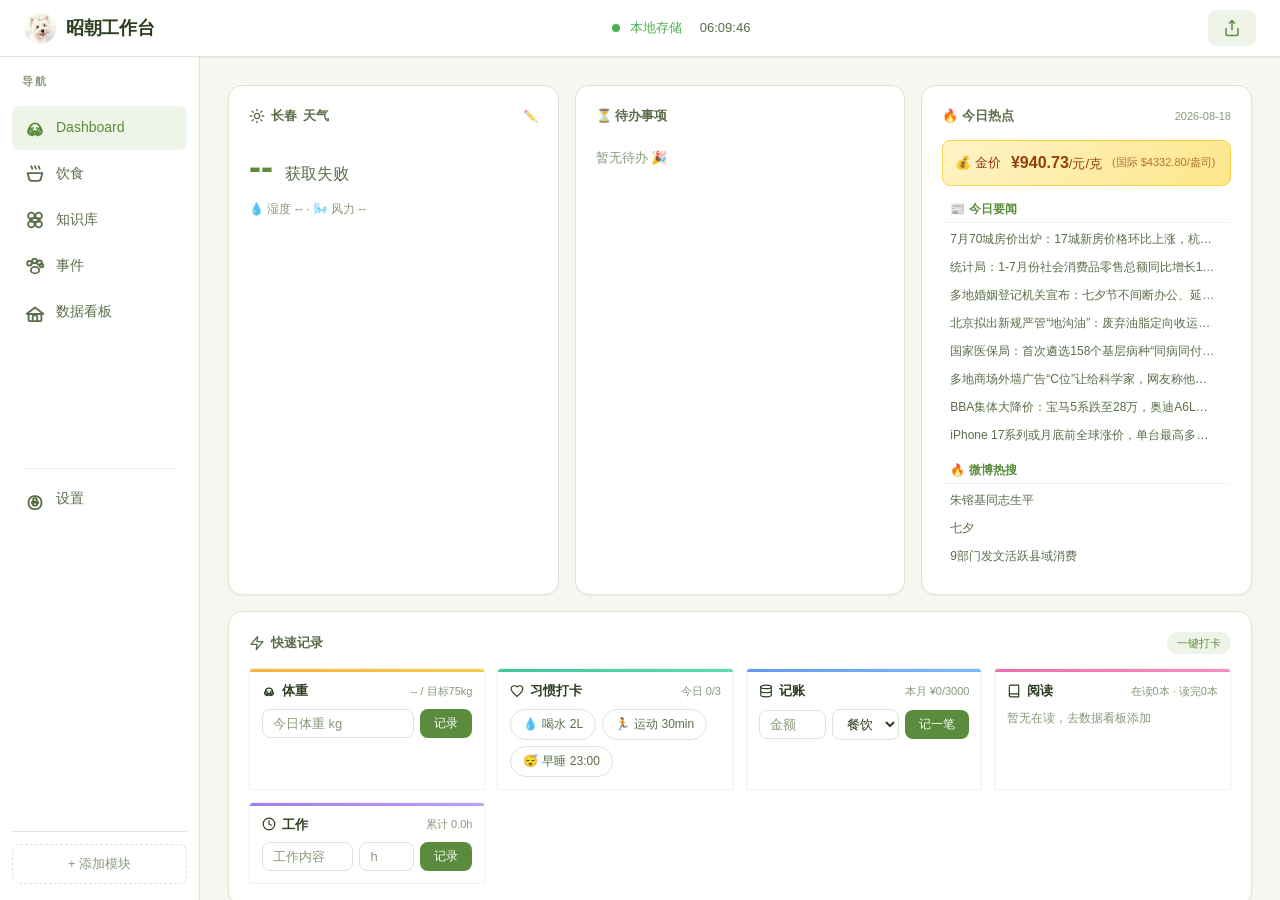
==== index.html @ f2a8782e "bump app.js v15" ====
<!DOCTYPE html>
<html lang="zh-CN">
<head>
<meta charset="UTF-8">
<meta name="viewport" content="width=device-width, initial-scale=1.0, maximum-scale=1.0, user-scalable=no">
<title>昭朝工作台</title>
<link rel="icon" type="image/jpeg" href="favicon.jpg">
<link rel="apple-touch-icon" href="favicon.jpg">
<link rel="manifest" href="manifest.json">
<meta name="theme-color" content="#4f46e5">
<meta name="apple-mobile-web-app-capable" content="yes">
<meta name="apple-mobile-web-app-status-bar-style" content="default">
<meta name="apple-mobile-web-app-title" content="昭朝工作台">
<link rel="stylesheet" href="style.css">
<!-- Chart.js 不再阻塞首屏：进入数据看板时按需加载（见 app.js loadChartJs） -->
</head>
<body>

<div class="app-container">
  <!-- 顶部状态栏 -->
  <header class="top-bar">
    <div class="logo-area">
      <div class="logo-icon">
        <img src="favicon.jpg" alt="昭朝">
      </div>
      <span class="logo-text">昭朝工作台</span>
    </div>
    <div class="status-area">
      <span class="status-dot pulse"></span>
      <span class="status-text" id="statusText">本地存储</span>
      <span class="time-display" id="timeDisplay">--</span>
    </div>
    <button class="share-btn" onclick="shareWorkspace()" title="分享链接">
      <svg width="18" height="18" viewBox="0 0 24 24" fill="none" stroke="currentColor" stroke-width="2"><path d="M4 12v8a2 2 0 002 2h12a2 2 0 002-2v-8"/><polyline points="16 6 12 2 8 6"/><line x1="12" y1="2" x2="12" y2="15"/></svg>
    </button>
  </header>

  <div class="main-layout">
    <!-- 桌面端侧边栏 -->
    <nav class="sidebar" id="sidebar">
      <div class="nav-header">导航</div>
      <div class="nav-items" id="navItems"></div>
      <div class="nav-divider"></div>
      <div class="nav-items" id="navBottomItems"></div>
      <div class="nav-footer">
        <button class="nav-add-btn" onclick="addModule()">+ 添加模块</button>
      </div>
    </nav>

    <!-- 主内容区 -->
    <main class="content" id="mainContent">
      <!-- Dashboard 页面 -->
      <section class="page active" id="page-dashboard">
        <div class="dashboard-grid" id="dashboardGrid">
          <!-- 动态渲染 -->
        </div>
      </section>

      <!-- 饮食记录页面 -->
      <section class="page" id="page-meals">
        <div class="page-header">
          <h2>🍽️ 饮食记录</h2>
          <span class="page-subtitle">来自饭搭子 · 吃了什么 · 吃得怎么样</span>
          <button class="btn-secondary" onclick="loadMeals(true)" style="margin-left:auto">🔄 刷新</button>
        </div>
        <div id="mealsContent"><p style="color:var(--text-muted)">加载中…</p></div>
      </section>

      <!-- 知识库页面 -->
      <section class="page" id="page-knowledge">
        <div class="page-header">
          <h2>📚 知识库</h2>
          <span class="page-subtitle">浏览器本地存储 · 数据私有</span>
          <button class="btn-primary" onclick="toggleKnowledgeForm()" style="margin-left:auto">+ 新建文档</button>
        </div>
        <div class="stats-row" id="knowledgeStats"></div>
        <div class="event-form" id="knowledgeForm" style="display:none">
          <input type="text" id="knowledgeTitle" placeholder="文档标题（如：配电线路故障排查指南）">
          <textarea id="knowledgeContent" placeholder="文档内容（Markdown 格式）" rows="6"></textarea>
          <div style="display:flex;gap:8px;margin-top:4px">
            <button class="btn-primary" onclick="saveKnowledge()">保存到知识库</button>
            <button class="btn-secondary" onclick="toggleKnowledgeForm()">取消</button>
          </div>
        </div>
        <div class="search-box">
          <input type="text" id="knowledgeSearch" placeholder="搜索知识库..." oninput="searchKnowledge()">
        </div>
        <div class="knowledge-list" id="knowledgeList"></div>
      </section>

      <!-- 事件记录页面 -->
      <section class="page" id="page-events">
        <div class="page-header">
          <h2>📅 事件记录</h2>
          <span class="page-subtitle">待办 · 笔记 · 日程</span>
          <button class="btn-primary" onclick="addEvent()">+ 新建事件</button>
        </div>
        <div class="event-form" id="eventForm" style="display:none;">
          <input type="text" id="eventTitle" placeholder="事件标题...（日程可含日期如"明天下午开会"）">
          <textarea id="eventContent" placeholder="事件内容..." rows="3"></textarea>
          <select id="eventType">
            <option value="todo">待办</option>
            <option value="note">笔记</option>
            <option value="schedule">日程</option>
          </select>
          <button class="btn-primary" onclick="saveEvent()">保存</button>
          <button class="btn-secondary" onclick="toggleEventForm()">取消</button>
        </div>
        <!-- 日历视图 -->
        <div class="calendar-view" id="calendarView">
          <div class="cal-nav">
            <button class="cal-nav-btn" onclick="calPrevMonth()">◀</button>
            <span class="cal-month-title" id="calMonthTitle"></span>
            <button class="cal-nav-btn" onclick="calNextMonth()">▶</button>
            <button class="cal-today-btn" onclick="calGoToday()">今天</button>
          </div>
          <div class="cal-weekdays">
            <div class="cal-weekday weekend">日</div><div class="cal-weekday">一</div><div class="cal-weekday">二</div><div class="cal-weekday">三</div><div class="cal-weekday">四</div><div class="cal-weekday">五</div><div class="cal-weekday weekend">六</div>
          </div>
          <div class="cal-grid" id="calGrid"></div>
          <div class="cal-legend" id="calLegend">
            <div class="cal-legend-title">📋 本月日程</div>
            <div class="cal-legend-list" id="calLegendList"></div>
          </div>
        </div>
        <div class="event-list" id="eventList"></div>
      </section>

      <!-- 数据看板页面 -->
      <section class="page" id="page-dashboard-data">
        <div class="page-header">
          <h2>📊 数据看板</h2>
          <span class="page-subtitle">体重 · 习惯 · 记账 · 阅读 · 工作</span>
        </div>
        <div class="data-tabs" id="dataTabs">
          <button class="data-tab active" onclick="switchDataTab('weight')">⚖️ 体重追踪</button>
          <button class="data-tab" onclick="switchDataTab('habits')">✅ 习惯打卡</button>
          <button class="data-tab" onclick="switchDataTab('ledger')">💰 记账本</button>
          <button class="data-tab" onclick="switchDataTab('reading')">📚 阅读记录</button>
          <button class="data-tab" onclick="switchDataTab('worklog')">📋 工作记录</button>
        </div>
        <div class="data-tab-content" id="dataTabContent"></div>
      </section>

      <!-- 设置页面 -->
      <section class="page" id="page-settings">
        <div class="page-header">
          <h2>⚙️ 设置</h2>
          <span class="page-subtitle">主题 · 备份 · 关于</span>
        </div>

        <!-- 主题切换 -->
        <div class="settings-section">
          <h3>🎨 主题风格</h3>
          <div class="theme-grid" id="themeGrid"></div>
        </div>

        <!-- 云同步（Supabase，可选） -->
        <div class="settings-section">
          <h3>☁️ 云同步（Supabase）</h3>
          <p style="font-size:13px;color:var(--text-muted);margin-bottom:14px">
            可选：登录后多设备数据自动同步。本地数据始终保留，未登录/未配置时一切照旧。
          </p>
          <div id="syncSection"><p style="font-size:12px;color:var(--text-muted)">加载中…</p></div>
        </div>

        <!-- 备份恢复 -->
        <div class="settings-section">
          <h3>💾 数据备份</h3>
          <p style="font-size:13px;color:var(--text-muted);margin-bottom:14px">
            导出所有数据为 JSON 文件。恢复时会将数据导入当前浏览器存储。
          </p>
          <div class="backup-actions">
            <button class="btn-primary" onclick="exportData()">📥 导出数据备份</button>
            <button class="btn-secondary" onclick="document.getElementById('importFile').click()">📤 导入数据恢复</button>
            <button class="btn-secondary" onclick="shareDiaryData()">📝 分享今日日记数据</button>
            <input type="file" id="importFile" accept=".json" style="display:none" onchange="importData(event)">
          </div>
          <p style="font-size:12px;color:var(--text-muted);margin-top:10px">
            ⚠️ 导入会覆盖现有数据，建议先导出备份。「日记数据」是给 Echo Diary 用的当日摘要 JSON（也可直接访问 <a href="?diary=1" target="_blank">?diary=1</a> 获取）。
          </p>
        </div>

        <!-- 关于 -->
        <div class="settings-section">
          <h3>ℹ️ 关于昭朝工作台</h3>
          <div class="about-info">
            <div><strong>版本：</strong>v2.5 饮食记录版</div>
            <div><strong>形态：</strong>西高地白梗小狗 🐶</div>
            <div><strong>技术栈：</strong>HTML/CSS/JS + Chart.js + localStorage + Supabase（可选）</div>
            <div><strong>数据存储：</strong>浏览器 localStorage 优先，可选云同步（登录隔离）</div>
            <div><strong>追踪数据：</strong>体重 · 习惯 · 记账 · 阅读 · 工作 · 饮食（饭搭子）</div>
            <div><strong>信息聚合：</strong>天气 · 热搜 · 快捷入口</div>
            <div><strong>Echo Diary：</strong>?diary=1 导出当日日记数据（供快捷指令/LLM 使用）</div>
            <div><strong>主题：</strong>8 套风格包（灵感源自不一书个人工作台生成器）</div>
            <div><strong>部署：</strong>可托管在任何静态服务（CloudStudio / GitHub Pages / Vercel）</div>
          </div>
        </div>
      </section>
    </main>
  </div>

  <!-- 移动端底部导航 -->
  <nav class="mobile-nav" id="mobileNav"></nav>
</div>

<!-- 知识库文档查看弹窗 -->
<div class="modal-overlay" id="knowledgeModal" style="display:none;" onclick="if(event.target===this)closeKnowledgeModal()">
  <div class="modal-content">
    <div class="modal-header">
      <span class="modal-title" id="kmTitle">文档查看</span>
      <button class="modal-close" onclick="closeKnowledgeModal()">✕</button>
    </div>
    <div class="modal-body">
      <pre class="knowledge-viewer" id="kmContent"></pre>
    </div>
    <div class="modal-footer">
      <button class="btn-primary" id="kmDeleteBtn" style="background:var(--accent-amber)">🗑️ 删除此文档</button>
      <button class="btn-secondary" onclick="closeKnowledgeModal()">关闭</button>
    </div>
  </div>
</div>

<!-- 成就弹窗 -->
<div class="achievement-toast" id="achievementToast" style="display:none;">
  <div class="achievement-content">
    <span class="achievement-icon" id="achievementIcon">⭐</span>
    <div>
      <div class="achievement-name" id="achievementName"></div>
      <div class="achievement-desc" id="achievementDesc"></div>
    </div>
  </div>
</div>

<script>
(function(){
  var params = new URLSearchParams(location.search);
  var s = document.createElement('script');
  if (params.get('diary')) {
    // 日记导出模式：只加载轻量 diary.js，输出当日数据 JSON
    s.src = 'diary.js?v=1';
  } else {
    s.src = 'app.js?v=15';
  }
  document.body.appendChild(s);
  if (!params.get('diary')) {
    // 云同步模块（可选，未配置时不加载任何外部资源）
    var sm = document.createElement('script');
    sm.type = 'module';
    sm.src = 'sync.js?v=9';
    document.body.appendChild(sm);
    // 日记分享按钮函数（普通模式常驻）
    var sd = document.createElement('script');
    sd.src = 'diary.js?v=1';
    document.body.appendChild(sd);
  }
})();
</script>
<script>
(function(){
  if (new URLSearchParams(location.search).get('diary')) return; // 导出模式不需要图标替换
  var c=setInterval(function(){if(typeof petIcon==='function'){clearInterval(c);
document.querySelectorAll('h2').forEach(function(h){var t=h.innerHTML;t=t.replace('📚',petIcon('knowledge',20));t=t.replace('🍽️',petIcon('meals',20));t=t.replace('📅',petIcon('events',20));t=t.replace('📊',petIcon('dashboard-data',20));t=t.replace('⚙️',petIcon('settings',20));h.innerHTML=t;});
document.querySelectorAll('.data-tab').forEach(function(b){var h=b.innerHTML;h=h.replace('⚖️',petIcon('dashboard',14));h=h.replace('✅',petIcon('heart',14));h=h.replace('💰',petIcon('coin',14));h=h.replace('📚',petIcon('book',14));h=h.replace('📋',petIcon('clock',14));b.innerHTML=h;});
var lg=document.querySelector('.cal-legend-title');if(lg)lg.innerHTML=lg.innerHTML.replace('📋',petIcon('events',14));
var ac=document.getElementById('achievementIcon');if(ac)ac.innerHTML=petIcon('trophy',28);
}},50);})();
</script>
</body>
</html>
---- style.css ----
/* ===== 昭朝工作台 — 8 套主题系统 ===== */
/* 参考不一书个人工作台生成器风格体系 */

/* 默认：森系 */
:root, [data-theme="forest"] {
  --bg-body: #f5f7f0;
  --bg-surface: #ffffff;
  --bg-card: #ffffff;
  --bg-hover: #f0f5ea;
  --text-primary: #2c3e1f;
  --text-secondary: #5a6e4a;
  --text-muted: #88997a;
  --accent: #5b8c3e;
  --accent-light: #6fab4a;
  --accent-soft: #eef5e8;
  --accent-cyan: #3d8c6e;
  --accent-green: #4caf50;
  --accent-amber: #b8952e;
  --accent-pink: #c95a6e;
  --accent-blue: #4a7fb5;
  --border: #dde5d5;
  --border-light: #f0f5ea;
  --shadow-sm: 0 1px 2px rgba(60,80,20,0.05);
  --shadow: 0 1px 3px rgba(60,80,20,0.06), 0 1px 2px rgba(60,80,20,0.04);
  --shadow-md: 0 4px 6px -1px rgba(60,80,20,0.06), 0 2px 4px -2px rgba(60,80,20,0.04);
  --shadow-lg: 0 10px 15px -3px rgba(60,80,20,0.06), 0 4px 6px -4px rgba(60,80,20,0.04);
  --radius: 10px; --radius-sm: 8px; --radius-lg: 14px;
  --transition: 0.2s ease;
}

/* 极简 */
[data-theme="minimal"] {
  --bg-body: #ffffff;
  --bg-surface: #ffffff;
  --bg-card: #ffffff;
  --bg-hover: #f8f8f8;
  --text-primary: #111111;
  --text-secondary: #555555;
  --text-muted: #999999;
  --accent: #222222;
  --accent-light: #444444;
  --accent-soft: #f0f0f0;
  --accent-cyan: #666666;
  --accent-green: #2e7d32;
  --accent-amber: #e65100;
  --accent-pink: #880e4f;
  --accent-blue: #1565c0;
  --border: #e0e0e0;
  --border-light: #f5f5f5;
  --shadow-sm: 0 1px 2px rgba(0,0,0,0.03);
  --shadow: 0 1px 2px rgba(0,0,0,0.04);
  --shadow-md: 0 2px 4px rgba(0,0,0,0.04);
  --shadow-lg: 0 4px 8px rgba(0,0,0,0.05);
}

/* 国风 */
[data-theme="chinese"] {
  --bg-body: #fdf8f0;
  --bg-surface: #fefefe;
  --bg-card: #fefefe;
  --bg-hover: #faf3e6;
  --text-primary: #3d2b1a;
  --text-secondary: #7a5c3e;
  --text-muted: #b0997a;
  --accent: #c44536;
  --accent-light: #d46052;
  --accent-soft: #fef0ec;
  --accent-cyan: #5b7a6e;
  --accent-green: #5a8a4a;
  --accent-amber: #c4932a;
  --accent-pink: #c45a6e;
  --accent-blue: #4a6fa5;
  --border: #e8dcc8;
  --border-light: #f5ead8;
  --shadow-sm: 0 1px 2px rgba(80,40,10,0.04);
  --shadow: 0 2px 4px rgba(80,40,10,0.05);
  --shadow-md: 0 4px 8px rgba(80,40,10,0.06);
  --shadow-lg: 0 8px 16px rgba(80,40,10,0.06);
  --radius: 4px; --radius-sm: 3px; --radius-lg: 6px;
  --transition: 0.25s ease;
}

/* 二次元 */
[data-theme="anime"] {
  --bg-body: #fef5f8;
  --bg-surface: #ffffff;
  --bg-card: #ffffff;
  --bg-hover: #fff0f5;
  --text-primary: #4a1a2e;
  --text-secondary: #8a4a6a;
  --text-muted: #c09ab0;
  --accent: #e8517a;
  --accent-light: #f06a90;
  --accent-soft: #fff0f5;
  --accent-cyan: #5bc0c8;
  --accent-green: #8cc85a;
  --accent-amber: #f0a050;
  --accent-pink: #f060a0;
  --accent-blue: #6a9ae0;
  --border: #f5d8e4;
  --border-light: #fef0f5;
  --shadow-sm: 0 2px 4px rgba(232,81,122,0.08);
  --shadow: 0 3px 6px rgba(232,81,122,0.1);
  --shadow-md: 0 6px 12px rgba(232,81,122,0.12);
  --shadow-lg: 0 10px 20px rgba(232,81,122,0.12);
  --radius: 16px; --radius-sm: 12px; --radius-lg: 20px;
  --transition: 0.2s ease;
}

/* 科技暗色 */
[data-theme="tech"] {
  --bg-body: #0f172a;
  --bg-surface: #1e293b;
  --bg-card: #1e293b;
  --bg-hover: #263348;
  --text-primary: #e2e8f0;
  --text-secondary: #94a3b8;
  --text-muted: #64748b;
  --accent: #38bdf8;
  --accent-light: #7dd3fc;
  --accent-soft: #0f2744;
  --accent-cyan: #22d3ee;
  --accent-green: #4ade80;
  --accent-amber: #fbbf24;
  --accent-pink: #f472b6;
  --accent-blue: #60a5fa;
  --border: #334155;
  --border-light: #1e293b;
  --shadow-sm: 0 1px 2px rgba(0,0,0,0.3);
  --shadow: 0 2px 4px rgba(0,0,0,0.4);
  --shadow-md: 0 4px 8px rgba(0,0,0,0.4);
  --shadow-lg: 0 8px 16px rgba(0,0,0,0.5);
  --radius: 8px; --radius-sm: 6px; --radius-lg: 12px;
  --transition: 0.15s ease;
}

/* 清爽蓝 */
[data-theme="blue"] {
  --bg-body: #f0f5fa;
  --bg-surface: #ffffff;
  --bg-card: #ffffff;
  --bg-hover: #eef4fc;
  --text-primary: #1a2a3e;
  --text-secondary: #4a6080;
  --text-muted: #8aa0be;
  --accent: #2563eb;
  --accent-light: #3b82f6;
  --accent-soft: #eff6ff;
  --accent-cyan: #0891b2;
  --accent-green: #16a34a;
  --accent-amber: #d97706;
  --accent-pink: #db2777;
  --accent-blue: #2563eb;
  --border: #d8e4f2;
  --border-light: #eef4fc;
  --shadow-sm: 0 1px 2px rgba(30,64,128,0.05);
  --shadow: 0 1px 3px rgba(30,64,128,0.06);
  --shadow-md: 0 4px 6px -1px rgba(30,64,128,0.06);
  --shadow-lg: 0 10px 15px -3px rgba(30,64,128,0.06);
}

/* 暖棕日系 */
[data-theme="warm"] {
  --bg-body: #faf6f0;
  --bg-surface: #fffdf8;
  --bg-card: #fffdf8;
  --bg-hover: #f8f0e4;
  --text-primary: #4a3828;
  --text-secondary: #7a6450;
  --text-muted: #b0987a;
  --accent: #a0724a;
  --accent-light: #b88a60;
  --accent-soft: #f8f0e8;
  --accent-cyan: #5a8a7a;
  --accent-green: #6a9a50;
  --accent-amber: #c88830;
  --accent-pink: #b86a78;
  --accent-blue: #5a80b0;
  --border: #e8dcc8;
  --border-light: #f5ead8;
  --shadow-sm: 0 1px 2px rgba(80,50,20,0.04);
  --shadow: 0 2px 4px rgba(80,50,20,0.05);
  --shadow-md: 0 4px 6px rgba(80,50,20,0.05);
  --shadow-lg: 0 8px 12px rgba(80,50,20,0.06);
  --radius: 10px; --radius-sm: 8px; --radius-lg: 14px;
  --transition: 0.25s ease;
}

/* 夜安 */
[data-theme="night"] {
  --bg-body: #1a1614;
  --bg-surface: #241e1a;
  --bg-card: #241e1a;
  --bg-hover: #2e2620;
  --text-primary: #e8dcc8;
  --text-secondary: #a89880;
  --text-muted: #6a5a48;
  --accent: #d4a058;
  --accent-light: #e0b878;
  --accent-soft: #2a2018;
  --accent-cyan: #58b8a0;
  --accent-green: #78b868;
  --accent-amber: #d4a858;
  --accent-pink: #c87888;
  --accent-blue: #6898c8;
  --border: #382e24;
  --border-light: #241e1a;
  --shadow-sm: 0 1px 2px rgba(0,0,0,0.4);
  --shadow: 0 2px 4px rgba(0,0,0,0.5);
  --shadow-md: 0 4px 8px rgba(0,0,0,0.5);
  --shadow-lg: 0 8px 16px rgba(0,0,0,0.6);
  --radius: 10px; --radius-sm: 8px; --radius-lg: 14px;
  --transition: 0.25s ease;
}

* { margin:0; padding:0; box-sizing:border-box; }

body {
  font-family: -apple-system, BlinkMacSystemFont, 'Segoe UI', 'PingFang SC', 'Microsoft YaHei', 'Noto Sans SC', sans-serif;
  background: var(--bg-body);
  color: var(--text-primary);
  overflow-x: hidden;
  min-height: 100vh;
  -webkit-font-smoothing: antialiased;
  line-height: 1.5;
}

/* ===== 国风字体 ===== */
[data-theme="chinese"] body {
  font-family: 'Noto Serif SC', 'STSong', 'Songti SC', 'Georgia', 'PingFang SC', serif;
}

/* ===== 布局 ===== */
.app-container {
  display:flex; flex-direction:column; height:100vh; overflow:hidden;
}

/* 顶部状态栏 */
.top-bar {
  display:flex; align-items:center; justify-content:space-between;
  padding:10px 24px; flex-shrink:0;
  background: var(--bg-surface);
  border-bottom:1px solid var(--border);
  z-index:100;
  box-shadow: var(--shadow-sm);
}
.logo-area { display:flex; align-items:center; gap:10px; }
.logo-icon {
  width: 32px; height: 32px;
  border-radius: 50%;
  overflow: hidden;
  flex-shrink: 0;
}
.logo-icon img, .logo-icon svg {
  width: 100%; height: 100%; object-fit: cover;
}
.logo-text {
  font-size:18px; font-weight:700; color:var(--text-primary);
  letter-spacing:-0.02em;
}
.status-area { display:flex; align-items:center; gap:10px; }
.status-dot { width:8px; height:8px; border-radius:50%; background:var(--accent-green); }
.status-dot.pulse { animation:pulse 2s ease-in-out infinite; }
@keyframes pulse {
  0%,100% { box-shadow:0 0 0 0 rgba(22,163,74,0.4); }
  50% { box-shadow:0 0 0 6px rgba(22,163,74,0); }
}
.status-text { font-size:13px; color:var(--accent-green); font-weight:500; }
.time-display { font-size:13px; color:var(--text-secondary); margin-left:8px; }
.share-btn {
  background:var(--accent-soft); border:1px solid transparent; color:var(--accent);
  padding:8px 14px; border-radius:var(--radius-sm); cursor:pointer; transition:var(--transition);
  display:flex; align-items:center; gap:6px; font-size:13px; font-weight:500;
}
.share-btn:hover { background:var(--accent); color:white; }

/* ===== 主布局 ===== */
.main-layout { display:flex; flex:1; overflow:hidden; }

/* 侧边栏 */
.sidebar {
  width:200px; flex-shrink:0; overflow-y:auto;
  background:var(--bg-surface);
  border-right:1px solid var(--border);
  padding:16px 12px;
  display:flex; flex-direction:column;
}
.nav-header {
  font-size:11px; color:var(--text-muted); font-weight:600;
  text-transform:uppercase; letter-spacing:1.5px; padding:0 10px 16px;
}
.nav-items { flex:1; display:flex; flex-direction:column; gap:2px; }
.nav-item {
  display:flex; align-items:center; gap:10px;
  padding:10px 12px; border-radius:var(--radius-sm);
  color:var(--text-secondary); font-size:14px;
  cursor:pointer; transition:var(--transition);
  font-weight:500;
}
.nav-item:hover { background:var(--bg-hover); color:var(--text-primary); }
.nav-item.active {
  background:var(--accent-soft); color:var(--accent);
}
.nav-item .nav-icon { font-size:16px; width:22px; text-align:center; line-height:1; display:inline-flex; align-items:center; justify-content:center; }
.nav-item .nav-icon svg { display:block; }
.nav-divider {
  margin: 8px 10px; border-top: 1px solid var(--border-light);
}
.nav-footer { margin-top:auto; padding-top:12px; border-top:1px solid var(--border); }
.nav-add-btn {
  width:100%; padding:10px; border-radius:var(--radius-sm);
  background:transparent; border:1px dashed var(--border);
  color:var(--text-muted); font-size:13px; cursor:pointer; transition:var(--transition);
  font-weight:500;
}
.nav-add-btn:hover { border-color:var(--accent); color:var(--accent); }

/* ===== 内容区 ===== */
.content { flex:1; overflow-y:auto; padding:28px; }
.page { display:none; }
.page.active { display:block; animation:pageIn 0.3s ease; }
@keyframes pageIn {
  from { opacity:0; transform:translateY(8px); }
  to { opacity:1; transform:translateY(0); }
}

/* ===== 页面头部 ===== */
.page-header {
  display:flex; align-items:center; gap:16px; margin-bottom:24px; flex-wrap:wrap;
}
.page-header h2 {
  font-size:22px; font-weight:700; color:var(--text-primary);
  letter-spacing:-0.02em;
}
.page-subtitle { font-size:13px; color:var(--text-muted); padding-top:2px; }

/* ===== 按钮 ===== */
.btn-primary {
  background:var(--accent); color:white; border:none;
  padding:10px 20px; border-radius:var(--radius-sm);
  font-size:14px; font-weight:600; cursor:pointer; transition:var(--transition);
}
.btn-primary:hover { background:var(--accent-light); box-shadow:var(--shadow-md); }
.btn-secondary {
  background:var(--bg-surface); color:var(--text-secondary);
  border:1px solid var(--border); padding:10px 20px;
  border-radius:var(--radius-sm); font-size:14px; cursor:pointer; transition:var(--transition);
  font-weight:500;
}
.btn-secondary:hover { border-color:var(--accent); color:var(--accent); }
.btn-danger {
  background:#fef2f2; color:#dc2626; border:1px solid #fecaca;
  padding:10px 20px; border-radius:var(--radius-sm);
  font-size:14px; font-weight:600; cursor:pointer; transition:var(--transition);
}
.btn-danger:hover { background:#fee2e2; border-color:#dc2626; }

/* ===== Dashboard 网格 ===== */
.dashboard-grid {
  display:grid;
  grid-template-columns:repeat(auto-fit, minmax(260px, 1fr));
  gap:16px;
}

/* ===== 卡片 ===== */
.card {
  background:var(--bg-card); border:1px solid var(--border);
  border-radius:var(--radius-lg); padding:20px; transition:var(--transition);
  box-shadow: var(--shadow-sm);
}
.card:hover { box-shadow:var(--shadow-md); border-color:var(--accent-cyan); }
.card-header { display:flex; align-items:center; justify-content:space-between; margin-bottom:14px; }
.card-title { font-size:13px; color:var(--text-secondary); font-weight:600; display:flex; align-items:center; gap:6px; }
.card-title svg { flex-shrink:0; }
.card-badge {
  font-size:11px; padding:3px 10px; border-radius:20px;
  background:var(--accent-soft); color:var(--accent); font-weight:500;
}

/* 大数字卡片 */
.card-big-number {
  font-size:44px; font-weight:800; line-height:1.1;
  color:var(--accent); margin-bottom:6px;
  animation:numberIn 0.5s ease;
}
@keyframes numberIn {
  from { transform:scale(0.6); opacity:0; }
  to { transform:scale(1); opacity:1; }
}
.card-number-label { font-size:13px; color:var(--text-muted); }

/* 卡片行样式 */
.card-row { display:flex; flex-direction:column; gap:6px; }
.card-item {
  display:flex; align-items:center; gap:10px; padding:8px 0;
  border-bottom:1px solid var(--border-light); font-size:13px; color:var(--text-secondary);
}
.card-item:last-child { border-bottom:none; }
.card-item .dot {
  width:7px; height:7px; border-radius:50%; flex-shrink:0;
}
.dot-green { background:var(--accent-green); }
.dot-amber { background:var(--accent-amber); }
.dot-pink { background:var(--accent-pink); }
.dot-blue { background:var(--accent); }

/* 待办项左边框（随主题变色） */
.card-item.todo-item {
  border-left: 3px solid var(--accent-amber);
  padding-left: 10px;
  margin-bottom: 2px;
  border-radius: 0 6px 6px 0;
  transition: border-color 0.3s;
}
.card-item.todo-schedule {
  border-left: 3px solid var(--primary);
  padding-left: 10px;
  margin-bottom: 2px;
  border-radius: 0 6px 6px 0;
  transition: border-color 0.3s;
}
.todo-type-badge {
  font-size: 10px;
  background: var(--primary-light);
  color: var(--primary);
  padding: 1px 6px;
  border-radius: 4px;
  margin-right: 4px;
  font-weight: 600;
}

/* ===== 设置页 ===== */
.settings-section {
  background:var(--bg-card); border:1px solid var(--border);
  border-radius:var(--radius-lg); padding:24px; margin-bottom:20px;
  box-shadow: var(--shadow-sm);
}
.settings-section h3 {
  font-size:16px; font-weight:700; color:var(--text-primary);
  margin-bottom:16px; padding-bottom:12px; border-bottom:1px solid var(--border-light);
}
.theme-grid {
  display:grid; grid-template-columns:repeat(auto-fit, minmax(140px, 1fr));
  gap:12px;
}
.theme-card {
  padding:16px; border-radius:var(--radius); border:2px solid var(--border);
  cursor:pointer; transition:var(--transition); text-align:center;
  background:var(--bg-surface);
}
.theme-card:hover { border-color:var(--accent); transform:translateY(-2px); box-shadow:var(--shadow-md); }
.theme-card.active { border-color:var(--accent); background:var(--accent-soft); }
.theme-card-preview {
  width:100%; height:40px; border-radius:6px; margin-bottom:10px;
  display:flex; overflow:hidden;
}
.theme-card-preview > div { flex:1; }
.theme-card-name { font-size:13px; font-weight:600; color:var(--text-primary); }
.theme-card-desc { font-size:11px; color:var(--text-muted); margin-top:3px; }

.backup-actions { display:flex; gap:10px; flex-wrap:wrap; }
.about-info { display:flex; flex-direction:column; gap:8px; font-size:14px; color:var(--text-secondary); }
.about-info strong { color:var(--text-primary); }

/* 快速操作卡片 */
.action-card {
  display:flex; flex-direction:column; align-items:center; gap:10px;
  padding:24px 16px; border-radius:var(--radius);
  background:var(--bg-card); border:1px solid var(--border);
  cursor:pointer; transition:var(--transition); text-align:center;
  box-shadow: var(--shadow-sm);
}
.action-card:hover {
  border-color:var(--accent); box-shadow:var(--shadow-md);
  transform:translateY(-1px);
}
.action-icon { font-size:28px; }
.action-label { font-size:13px; color:var(--text-secondary); font-weight:500; }

.quick-actions-grid {
  display:grid; grid-template-columns:repeat(auto-fit, minmax(140px, 1fr)); gap:12px; margin-top:20px;
}

/* ===== 表单 ===== */
input, textarea, select {
  background:var(--bg-surface); border:1px solid var(--border);
  color:var(--text-primary); padding:10px 14px; border-radius:var(--radius-sm);
  font-size:14px; font-family:inherit; width:100%; outline:none; transition:var(--transition);
}
input::placeholder, textarea::placeholder { color:var(--text-muted); }
input:focus, textarea:focus, select:focus {
  border-color:var(--accent); box-shadow:0 0 0 3px var(--accent-soft);
}
.event-form {
  display:flex; flex-direction:column; gap:10px; margin-bottom:20px;
  padding:16px; background:var(--bg-card); border-radius:var(--radius);
  border:1px solid var(--border);
}

/* 事件列表 */
.event-list { display:flex; flex-direction:column; gap:8px; }
.event-item {
  display:flex; align-items:center; justify-content:space-between;
  padding:14px 16px; background:var(--bg-card); border:1px solid var(--border);
  border-radius:var(--radius-sm); transition:var(--transition); box-shadow:var(--shadow-sm);
}
.event-item:hover { border-color:var(--accent-cyan); box-shadow:var(--shadow); }
.event-item.completed { opacity:0.5; }
.event-item.completed .event-title { text-decoration:line-through; }
.event-title { font-size:14px; color:var(--text-primary); font-weight:500; }
.event-type-badge {
  font-size:11px; padding:3px 8px; border-radius:10px; flex-shrink:0; font-weight:500;
}
.type-todo { background:#fffbeb; color:var(--accent-amber); }
.type-note { background:#eff6ff; color:var(--accent-blue); }
.type-schedule { background:#f0fdf4; color:var(--accent-green); }

/* ===== 知识库 ===== */
.stats-row { display:grid; grid-template-columns:repeat(auto-fit, minmax(140px, 1fr)); gap:12px; margin-bottom:20px; }
.stat-card {
  background:var(--bg-card); border:1px solid var(--border); border-radius:var(--radius);
  padding:16px; text-align:center; box-shadow:var(--shadow-sm);
}
.stat-number {
  font-size:32px; font-weight:800; color:var(--accent);
}
.stat-label { font-size:13px; color:var(--text-muted); margin-top:4px; }

.search-box { margin-bottom:20px; }
.knowledge-list { display:flex; flex-direction:column; gap:8px; }
.knowledge-item {
  display:flex; align-items:center; justify-content:space-between;
  padding:14px 16px; background:var(--bg-card); border:1px solid var(--border);
  border-radius:var(--radius-sm); transition:var(--transition); box-shadow:var(--shadow-sm);
}
.knowledge-item:hover { border-color:var(--accent-cyan); }
.knowledge-name { font-size:14px; color:var(--text-primary); font-weight:500; }
.knowledge-meta { font-size:12px; color:var(--text-muted); }

/* ===== 聊天 ===== */
.chat-container { display:flex; flex-direction:column; height:calc(100vh - 200px); }
.chat-messages {
  flex:1; overflow-y:auto; padding:16px;
  display:flex; flex-direction:column; gap:12px;
  background:var(--bg-surface); border-radius:var(--radius-lg);
  border:1px solid var(--border);
}
.chat-msg { max-width:78%; padding:12px 16px; border-radius:var(--radius-sm); font-size:14px; line-height:1.6; }
.chat-msg.user {
  align-self:flex-end;
  background:var(--accent); color:white;
  border-bottom-right-radius:4px;
}
.chat-msg.bot {
  align-self:flex-start;
  background:var(--bg-hover); color:var(--text-primary);
  border-bottom-left-radius:4px;
  white-space:pre-wrap;
  word-wrap:break-word;
}
.chat-msg.system {
  align-self:center;
  background:transparent; color:var(--text-muted);
  font-size:12px; padding:6px 14px; border-radius:12px;
}
.chat-msg .cmd-output {
  margin-top:8px; padding:10px 12px;
  background:#1e293b; color:#e2e8f0; border-radius:6px;
  font-family:'SF Mono','Fira Code','Consolas',monospace;
  font-size:13px; line-height:1.5; max-height:300px; overflow-y:auto;
  white-space:pre-wrap; word-break:break-all;
}
.chat-input-area { display:flex; gap:10px; padding:12px 0; margin-top:8px; }
.chat-input-area input { flex:1; }

/* ===== 系统面板 ===== */
.system-panel { margin-bottom:20px; }
.system-info-grid {
  display:grid; grid-template-columns:repeat(auto-fit, minmax(200px, 1fr));
  gap:12px; margin-bottom:20px;
}
.sys-card {
  background:var(--bg-card); border:1px solid var(--border);
  border-radius:var(--radius-sm); padding:16px; box-shadow:var(--shadow-sm);
}
.sys-card-label { font-size:12px; color:var(--text-muted); margin-bottom:6px; font-weight:500; }
.sys-card-value {
  font-size:20px; font-weight:700; color:var(--accent);
}

/* 终端区域 */
.terminal-area {
  margin-top:12px;
}
.terminal-header {
  font-size:12px; color:var(--text-muted); font-weight:500; margin-bottom:8px;
}
.terminal {
  width:100%; min-height:120px; max-height:300px;
  background:#1e293b; color:#e2e8f0;
  border:1px solid #334155; border-radius:var(--radius-sm);
  padding:14px; font-family:'SF Mono','Fira Code','Consolas',monospace;
  font-size:13px; line-height:1.6; overflow-y:auto; white-space:pre-wrap;
  word-break:break-all;
}
.terminal-input-area {
  display:flex; gap:10px; margin-top:10px;
}
.terminal-input-area input {
  flex:1; font-family:'SF Mono','Fira Code','Consolas',monospace;
  font-size:13px;
}

/* ===== 成就弹窗 ===== */
.achievement-toast {
  position:fixed; top:20px; right:20px; z-index:999;
  animation:toastIn 0.4s ease, toastOut 0.4s ease 2.8s forwards;
}
@keyframes toastIn { from { transform:translateX(120%); opacity:0; } to { transform:translateX(0); opacity:1; } }
@keyframes toastOut { from { transform:translateX(0); opacity:1; } to { transform:translateX(120%); opacity:0; } }
.achievement-content {
  display:flex; align-items:center; gap:12px;
  padding:14px 18px; background:var(--bg-surface); border:1px solid var(--accent);
  border-radius:var(--radius); box-shadow:var(--shadow-lg); min-width:280px;
}
.achievement-icon { font-size:28px; animation:spinPop 0.5s ease; display:flex; align-items:center; justify-content:center; }
.achievement-icon svg { display:block; }
@keyframes spinPop {
  0% { transform:scale(0) rotate(-180deg); }
  100% { transform:scale(1) rotate(0deg); }
}
.achievement-name { font-size:14px; font-weight:700; color:var(--accent); }
.achievement-desc { font-size:12px; color:var(--text-secondary); }

/* ===== 底部对话栏 (移动端) ===== */
.bottom-bar-mobile {
  display:none; padding:10px 16px; gap:8px; flex-shrink:0;
  background:var(--bg-surface); border-top:1px solid var(--border);
  box-shadow:0 -1px 3px rgba(0,0,0,0.05);
}
.bottom-bar-mobile input { flex:1; }
.bottom-bar-mobile button {
  background:var(--accent); color:white; border:none;
  padding:10px 16px; border-radius:var(--radius-sm); cursor:pointer;
  font-weight:600;
}

/* 移动端底部导航 */
.mobile-nav {
  display:none; justify-content:space-around; align-items:center; flex-shrink:0;
  padding:8px 0; background:var(--bg-surface);
  border-top:1px solid var(--border); box-shadow:0 -1px 3px rgba(0,0,0,0.05);
}
.mobile-nav-item {
  display:flex; flex-direction:column; align-items:center; gap:3px;
  padding:6px 12px; color:var(--text-muted); font-size:11px;
  cursor:pointer; transition:var(--transition); font-weight:500;
}
.mobile-nav-item.active { color:var(--accent); }
.mobile-nav-item .m-nav-icon { font-size:18px; display:flex; align-items:center; justify-content:center; line-height:1; }

/* ===== 数据看板 ===== */
.data-tabs {
  display:flex; gap:6px; margin-bottom:20px; flex-wrap:wrap;
}
.data-tab {
  padding:8px 16px; border:1px solid var(--border); border-radius:var(--radius-sm);
  background:var(--bg-card); color:var(--text-secondary); font-size:13px;
  cursor:pointer; transition:var(--transition); font-weight:500;
}
.data-tab:hover { border-color:var(--accent); color:var(--accent); }
.data-tab.active { background:var(--accent); color:white; border-color:var(--accent); }

.data-panel { display:flex; flex-direction:column; gap:16px; }
.data-stats { display:flex; gap:12px; flex-wrap:wrap; }
.data-stat {
  background:var(--bg-card); border:1px solid var(--border);
  border-radius:var(--radius); padding:16px 24px; text-align:center;
  flex:1; min-width:100px; box-shadow:var(--shadow-sm);
}
.data-stat-num { font-size:28px; font-weight:800; color:var(--accent); display:block; }
.data-stat-label { font-size:12px; color:var(--text-muted); margin-top:4px; display:block; }

.chart-container {
  background:var(--bg-card); border:1px solid var(--border);
  border-radius:var(--radius); padding:16px; box-shadow:var(--shadow-sm);
  max-height:350px;
}
.chart-container canvas { max-height:300px; }

.data-form {
  display:flex; gap:8px; align-items:center; flex-wrap:wrap;
  padding:14px; background:var(--bg-card); border:1px solid var(--border);
  border-radius:var(--radius); box-shadow:var(--shadow-sm);
}
.data-form input, .data-form select, .data-form button { width:auto; }
.data-form input[type="number"] { width:90px; }

.data-list { display:flex; flex-direction:column; gap:4px; background:var(--bg-card); border:1px solid var(--border); border-radius:var(--radius); overflow:hidden; box-shadow:var(--shadow-sm); }
.data-item {
  display:flex; align-items:center; justify-content:space-between;
  padding:10px 14px; border-bottom:1px solid var(--border-light); font-size:13px;
}
.data-item:last-child { border-bottom:none; }

/* 习惯打卡 */
.habit-check-grid { display:flex; gap:12px; flex-wrap:wrap; }
.habit-check {
  display:flex; align-items:center; gap:8px;
  padding:14px 20px; border:2px solid var(--border);
  border-radius:var(--radius); background:var(--bg-card);
  cursor:pointer; transition:var(--transition); font-size:15px;
  font-weight:500; color:var(--text-secondary);
}
.habit-check:hover { border-color:var(--accent); }
.habit-check.done { border-color:var(--accent-green); background:var(--accent-soft); color:var(--accent-green); }
.habit-check-icon { font-size:20px; }

/* 进度条 */
.progress-bar-small {
  display:inline-block; width:60px; height:6px; background:var(--border);
  border-radius:3px; overflow:hidden; vertical-align:middle;
}
.progress-bar-small span { display:block; height:100%; background:var(--accent); border-radius:3px; transition:width 0.3s; }

/* ===== 天气卡片 ===== */
.weather-card .weather-main {
  display:flex; align-items:baseline; gap:12px; margin:10px 0 6px;
}
.weather-temp { font-size:36px; font-weight:800; color:var(--accent); }
.weather-cond { font-size:16px; color:var(--text-secondary); }
.weather-detail { font-size:12px; color:var(--text-muted); }

/* ===== 今日热点卡片 ===== */
.gold-bar {
  display:flex; align-items:center; gap:10px; padding:10px 12px;
  margin-bottom:8px; background:linear-gradient(135deg, #fef3c7, #fde68a);
  border-radius:var(--radius-sm); font-size:13px; color:#92400e;
  border:1px solid #fcd34d;
}
.gold-bar b { font-size:16px; }
.hotspot-sections { display:flex; flex-direction:column; gap:4px; max-height:380px; overflow-y:auto; }
.hotspot-group { margin-bottom:2px; }
.hotspot-group-title {
  font-size:12px; font-weight:700; color:var(--accent);
  padding:6px 8px 4px;
  border-bottom:1px solid var(--border-light); margin-bottom:2px;
}
.hotspot-item {
  display:flex; align-items:center; gap:8px; padding:5px 8px;
  text-decoration:none; color:var(--text-secondary); font-size:12px;
  transition:var(--transition); border-radius:4px; min-width:0;
}
.hotspot-item:hover { background:var(--bg-hover); color:var(--accent); }
.hotspot-title { flex:1; overflow:hidden; text-overflow:ellipsis; white-space:nowrap; }
.hotspot-source { font-size:10px; color:var(--text-muted); flex-shrink:0; max-width:80px; overflow:hidden; text-overflow:ellipsis; white-space:nowrap; }
/* gold bar dark mode */
[data-theme="dark"] .gold-bar { background:linear-gradient(135deg, #3d2e0a, #5c430d); color:#fcd34d; border-color:#7c5e10; }

/* ===== 快速记录卡片 ===== */
.quick-record-card { grid-column: 1 / -1; }
.quick-record-grid {
  display:grid; grid-template-columns:repeat(auto-fit, minmax(220px, 1fr)); gap:12px;
}
.qr-item {
  background:var(--bg-surface); border:1px solid var(--border-light);
  border-radius:var(--radius-md); padding:12px; transition:all 0.25s ease;
  position:relative; overflow:hidden;
}
.qr-item::before {
  content:''; position:absolute; top:0; left:0; right:0; height:3px;
  border-radius:3px 3px 0 0; opacity:0.8;
}
.qr-weight::before { background:linear-gradient(90deg, #f59e0b, #fbbf24); }
.qr-habit::before { background:linear-gradient(90deg, #10b981, #34d399); }
.qr-ledger::before { background:linear-gradient(90deg, #3b82f6, #60a5fa); }
.qr-reading::before { background:linear-gradient(90deg, #ec4899, #f472b6); }
.qr-work::before { background:linear-gradient(90deg, #8b5cf6, #a78bfa); }
.qr-item:hover { border-color:var(--accent); box-shadow:var(--shadow-sm); transform:translateY(-1px); }
.qr-item-head { display:flex; align-items:center; gap:6px; margin-bottom:8px; }
.qr-ico { font-size:16px; line-height:1; display:inline-flex; align-items:center; justify-content:center; }
.qr-name { font-size:13px; font-weight:600; color:var(--text-primary); }
.qr-val { font-size:11px; color:var(--text-muted); margin-left:auto; }
.qr-form { display:flex; gap:6px; align-items:center; flex-wrap:wrap; }
.qr-input {
  flex:1; min-width:0; padding:6px 10px; border:1px solid var(--border);
  border-radius:var(--radius-sm); font-size:13px; background:var(--bg-card);
  color:var(--text-primary); transition:all 0.2s ease;
}
.qr-input:focus { border-color:var(--accent); outline:none; box-shadow:0 0 0 3px var(--accent-soft); }
.qr-btn {
  padding:6px 14px; border:none; border-radius:var(--radius-sm);
  background:var(--accent); color:#fff; font-size:12px; font-weight:500;
  cursor:pointer; transition:all 0.2s ease; white-space:nowrap;
}
.qr-btn:hover { transform:translateY(-1px); box-shadow:0 3px 10px rgba(0,0,0,0.18); }
.qr-btn:active { transform:translateY(0) scale(0.96); }
.qr-habits { display:flex; gap:6px; flex-wrap:wrap; }
.qr-habit-btn {
  display:inline-flex; align-items:center; gap:4px; padding:6px 12px;
  border:1px solid var(--border); border-radius:20px; background:var(--bg-card);
  font-size:12px; cursor:pointer; transition:all 0.25s ease;
  color:var(--text-secondary);
}
.qr-habit-btn:hover { border-color:var(--accent); transform:scale(1.05); }
.qr-habit-btn.done {
  background:var(--accent); color:#fff; border-color:var(--accent);
  animation:habitPop 0.4s cubic-bezier(0.34,1.56,0.64,1);
}
.qr-habit-btn.done .qr-habit-ico { animation:iconBounce 0.4s ease; }
@keyframes habitPop {
  0% { transform:scale(0.9); }
  50% { transform:scale(1.15); }
  100% { transform:scale(1); }
}
@keyframes iconBounce {
  0%,100% { transform:translateY(0); }
  50% { transform:translateY(-4px) rotate(-10deg); }
}

/* ===== 快捷链接 ===== */
.quick-link-grid { display:grid; grid-template-columns:repeat(4, 1fr); gap:8px; }
.quick-link {
  display:flex; align-items:center; justify-content:center; gap:4px;
  padding:10px 8px; border:1px solid var(--border); border-radius:var(--radius-sm);
  background:var(--bg-surface); color:var(--text-secondary); font-size:13px;
  cursor:pointer; transition:var(--transition); font-weight:500;
}
.quick-link:hover { border-color:var(--accent); color:var(--accent); background:var(--accent-soft); }

/* ===== 知识库文档查看弹窗 ===== */
.modal-overlay {
  position: fixed; inset: 0; background: rgba(0,0,0,0.45); z-index: 999;
  display: flex; align-items: center; justify-content: center;
}
.modal-content {
  background: var(--bg-card); border-radius: 12px; width: 90%; max-width: 700px;
  max-height: 80vh; display: flex; flex-direction: column;
  box-shadow: 0 8px 40px rgba(0,0,0,0.15);
}
.modal-header {
  display: flex; align-items: center; justify-content: space-between;
  padding: 16px 20px; border-bottom: 1px solid var(--border-light);
}
.modal-title { font-size: 16px; font-weight: 600; color: var(--text-primary); }
.modal-close {
  background: none; border: none; font-size: 20px; cursor: pointer;
  color: var(--text-muted); padding: 4px 8px; border-radius: 6px;
}
.modal-close:hover { background: var(--bg-hover); }
.modal-body { padding: 20px; overflow-y: auto; flex: 1; }
.modal-footer {
  display: flex; gap: 10px; padding: 12px 20px; border-top: 1px solid var(--border-light);
  justify-content: flex-end;
}
.knowledge-viewer {
  white-space: pre-wrap; word-break: break-word; font-family: inherit;
  font-size: 14px; line-height: 1.8; color: var(--text-primary); margin: 0;
}
.knowledge-name { cursor: pointer; color: var(--accent); text-decoration: underline; }
.knowledge-name:hover { opacity: 0.8; }

/* ===== 日历视图 ===== */
.calendar-view { margin-bottom:20px; }
.cal-nav { display:flex; align-items:center; gap:8px; margin-bottom:12px; }
.cal-nav-btn {
  background:var(--bg-card); border:1px solid var(--border); border-radius:var(--radius-sm);
  padding:6px 12px; cursor:pointer; font-size:14px; color:var(--text-secondary);
  transition:var(--transition);
}
.cal-nav-btn:hover { border-color:var(--accent); color:var(--accent); }
.cal-month-title { font-size:17px; font-weight:700; color:var(--text-primary); min-width:120px; text-align:center; }
.cal-today-btn {
  margin-left:auto; background:var(--accent); color:#fff; border:none;
  border-radius:var(--radius-sm); padding:6px 14px; font-size:13px; cursor:pointer;
  font-weight:500; transition:var(--transition);
}
.cal-today-btn:hover { opacity:0.85; }

.cal-weekdays { display:grid; grid-template-columns:repeat(7, 1fr); text-align:center; margin-bottom:2px; }
.cal-weekday {
  padding:6px 0; font-size:12px; font-weight:600; color:var(--text-muted);
}
.cal-weekday.weekend { color:var(--accent-pink); }

.cal-grid { display:grid; grid-template-columns:repeat(7, 1fr); border:1px solid var(--border); border-radius:var(--radius); overflow:hidden; }
.cal-cell {
  min-height:80px; padding:4px; border-right:1px solid var(--border-light);
  border-bottom:1px solid var(--border-light); background:var(--bg-card);
  cursor:pointer; transition:background 0.15s ease; position:relative;
  display:flex; flex-direction:column; gap:2px;
}
.cal-cell:nth-child(7n) { border-right:none; }
.cal-cell:hover { background:var(--bg-hover); }
.cal-cell.other-month { background:var(--bg-body); opacity:0.45; }
.cal-cell.weekend { background:var(--accent-soft); }
.cal-cell.today { box-shadow:inset 0 0 0 2px var(--accent); }
.cal-date {
  font-size:12px; font-weight:500; color:var(--text-secondary);
  line-height:1; margin-bottom:1px; padding:2px 4px;
}
.cal-cell.today .cal-date {
  background:var(--accent); color:#fff; border-radius:50%;
  width:22px; height:22px; display:flex; align-items:center; justify-content:center;
  padding:0;
}

.cal-event {
  display:flex; align-items:center; gap:4px; padding:3px 5px;
  border-radius:3px; font-size:11px; cursor:pointer; transition:all 0.15s ease;
  white-space:nowrap; overflow:hidden; text-overflow:ellipsis;
  color:#fff; font-weight:500;
}
.cal-event:hover { filter:brightness(0.9); transform:scale(1.02); }
.cal-event.completed { opacity:0.35; text-decoration:line-through; filter:grayscale(0.8); }
.cal-event-dot { width:6px; height:6px; border-radius:50%; background:rgba(255,255,255,0.8); flex-shrink:0; }
.cal-event-text { overflow:hidden; text-overflow:ellipsis; white-space:nowrap; }
.cal-more { font-size:10px; color:var(--text-muted); padding:2px 4px; cursor:pointer; }
.cal-more:hover { color:var(--accent); }

/* 日历图例（日程列表） */
.cal-legend { margin-top:12px; }
.cal-legend-title { font-size:13px; font-weight:600; color:var(--text-secondary); margin-bottom:6px; }
.cal-legend-list { display:flex; flex-direction:column; gap:3px; }
.cal-legend-item {
  display:flex; align-items:center; gap:8px; padding:6px 10px;
  border-radius:var(--radius-sm); background:var(--bg-card); border:1px solid var(--border-light);
  font-size:13px; cursor:pointer; transition:var(--transition);
}
.cal-legend-item:hover { border-color:var(--accent); }
.cal-legend-item.completed .cal-legend-name { text-decoration:line-through; opacity:0.5; }
.cal-legend-color { width:10px; height:10px; border-radius:3px; flex-shrink:0; }
.cal-legend-color.completed { filter:grayscale(0.8); opacity:0.35; }
.cal-legend-name { flex:1; color:var(--text-primary); font-weight:500; }
.cal-legend-date { font-size:11px; color:var(--text-muted); }
.cal-legend-done {
  font-size:11px; padding:2px 8px; border-radius:10px;
  background:var(--accent-soft); color:var(--accent);
  cursor:pointer; transition:var(--transition);
}
.cal-legend-done:hover { background:var(--accent); color:#fff; }
.cal-legend-done.done { background:var(--accent-green); color:#fff; }

/* 日历弹窗 */
.cal-popup {
  position:fixed; top:0; left:0; right:0; bottom:0; background:rgba(0,0,0,0.4);
  z-index:999; display:flex; align-items:center; justify-content:center;
  animation:fadeIn 0.2s ease;
}
@keyframes fadeIn { from{opacity:0} to{opacity:1} }
.cal-popup-content {
  background:var(--bg-card); border-radius:var(--radius-lg); padding:24px;
  width:90%; max-width:420px; box-shadow:var(--shadow-lg);
}
.cal-popup-title { font-size:16px; font-weight:700; color:var(--text-primary); margin-bottom:12px; }
.cal-popup-info { font-size:13px; color:var(--text-secondary); margin-bottom:6px; }
.cal-popup-actions { display:flex; gap:8px; margin-top:16px; }

/* 日历响应式 */
@media (max-width:768px) {
  .cal-cell { min-height:60px; padding:2px; }
  .cal-date { font-size:11px; }
  .cal-event { font-size:9px; padding:2px 3px; }
  .cal-cell.today .cal-date { width:18px; height:18px; font-size:10px; }
}

/* ===== 响应式 ===== */
@media (max-width:768px) {
  .sidebar { display:none; }
  .content { padding:12px; }
  .top-bar { padding:10px 16px; }
  .logo-text { font-size:15px; }
  .card-big-number { font-size:34px; }
  .dashboard-grid { grid-template-columns:1fr; gap:10px; }
  .bottom-bar-mobile { display:flex; }
  .mobile-nav { display:flex; }
  .chat-container { height:calc(100vh - 320px); }
  .quick-actions-grid { grid-template-columns:repeat(2, 1fr); }
  .quick-link-grid { grid-template-columns:repeat(2, 1fr); }
  .stats-row { grid-template-columns:repeat(2, 1fr); }
  .system-info-grid { grid-template-columns:1fr; }
  .theme-grid { grid-template-columns:repeat(2, 1fr); }
  .data-tabs { overflow-x:auto; flex-wrap:nowrap; }
  .data-tab { flex-shrink:0; font-size:12px; padding:6px 12px; }
  .data-stats { flex-direction:column; }
  .data-form { flex-direction:column; align-items:stretch; }
  .data-form input, .data-form select, .data-form button { width:100%; }
  .habit-check-grid { justify-content:center; }
  .weather-temp { font-size:28px; }
  .hotspot-card { grid-row:auto !important; }
  .hotspot-sections { max-height:320px; }
  .hotspot-item { padding:4px 6px; font-size:12px; }
  .hotspot-title { white-space:normal; overflow-wrap:break-word; }
  .gold-bar { flex-wrap:wrap; font-size:12px; }
  .gold-bar b { font-size:14px; }
}

@media (min-width:769px) and (max-width:1024px) {
  .sidebar { width:160px; }
  .dashboard-grid { grid-template-columns:repeat(2, 1fr); }
}

/* ===== v2.4 云同步设置区 ===== */
.sync-form { display:flex; flex-direction:column; gap:8px; max-width:480px; }
.sync-form input { padding:9px 12px; border:1px solid var(--border-color,#ddd); border-radius:8px; background:var(--card-bg,#fff); color:var(--text-main,#222); font-size:14px; }
.sync-status { display:flex; flex-direction:column; gap:6px; font-size:14px; padding:10px 14px; border-radius:10px; background:var(--accent-light,#f5f7f0); }
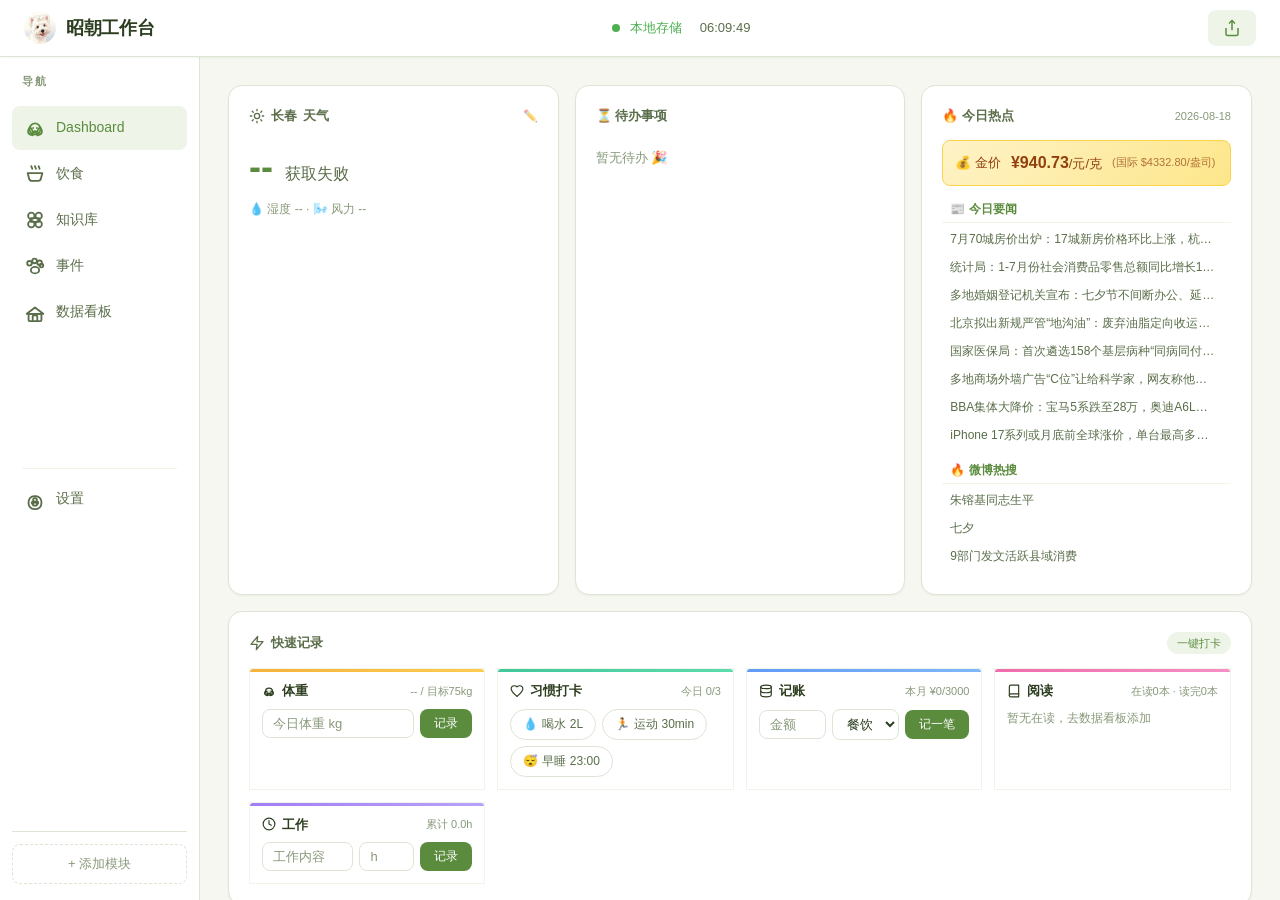
==== commit 7f10a2c7: "升级工作台v2.6并刷新app.js v16 sync.js v10" ====
--- a/index.html
+++ b/index.html
@@ -63,6 +63,7 @@
           <span class="page-subtitle">来自饭搭子 · 吃了什么 · 吃得怎么样</span>
           <button class="btn-secondary" onclick="loadMeals(true)" style="margin-left:auto">🔄 刷新</button>
         </div>
+        <div id="mealsDiagnostics" class="meals-diagnostics" aria-live="polite"></div>
         <div id="mealsContent"><p style="color:var(--text-muted)">加载中…</p></div>
       </section>
 
@@ -96,7 +97,7 @@
           <button class="btn-primary" onclick="addEvent()">+ 新建事件</button>
         </div>
         <div class="event-form" id="eventForm" style="display:none;">
-          <input type="text" id="eventTitle" placeholder="事件标题...（日程可含日期如"明天下午开会"）">
+          <input type="text" id="eventTitle" placeholder="事件标题...（日程可含日期如“明天下午开会”）">
           <textarea id="eventContent" placeholder="事件内容..." rows="3"></textarea>
           <select id="eventType">
             <option value="todo">待办</option>
@@ -185,7 +186,7 @@
         <div class="settings-section">
           <h3>ℹ️ 关于昭朝工作台</h3>
           <div class="about-info">
-            <div><strong>版本：</strong>v2.5 饮食记录版</div>
+            <div><strong>版本：</strong>v2.6 饮食诊断与安全修复版</div>
             <div><strong>形态：</strong>西高地白梗小狗 🐶</div>
             <div><strong>技术栈：</strong>HTML/CSS/JS + Chart.js + localStorage + Supabase（可选）</div>
             <div><strong>数据存储：</strong>浏览器 localStorage 优先，可选云同步（登录隔离）</div>
@@ -240,14 +241,14 @@
     // 日记导出模式：只加载轻量 diary.js，输出当日数据 JSON
     s.src = 'diary.js?v=1';
   } else {
-    s.src = 'app.js?v=15';
+    s.src = 'app.js?v=16';
   }
   document.body.appendChild(s);
   if (!params.get('diary')) {
     // 云同步模块（可选，未配置时不加载任何外部资源）
     var sm = document.createElement('script');
     sm.type = 'module';
-    sm.src = 'sync.js?v=9';
+    sm.src = 'sync.js?v=10';
     document.body.appendChild(sm);
     // 日记分享按钮函数（普通模式常驻）
     var sd = document.createElement('script');
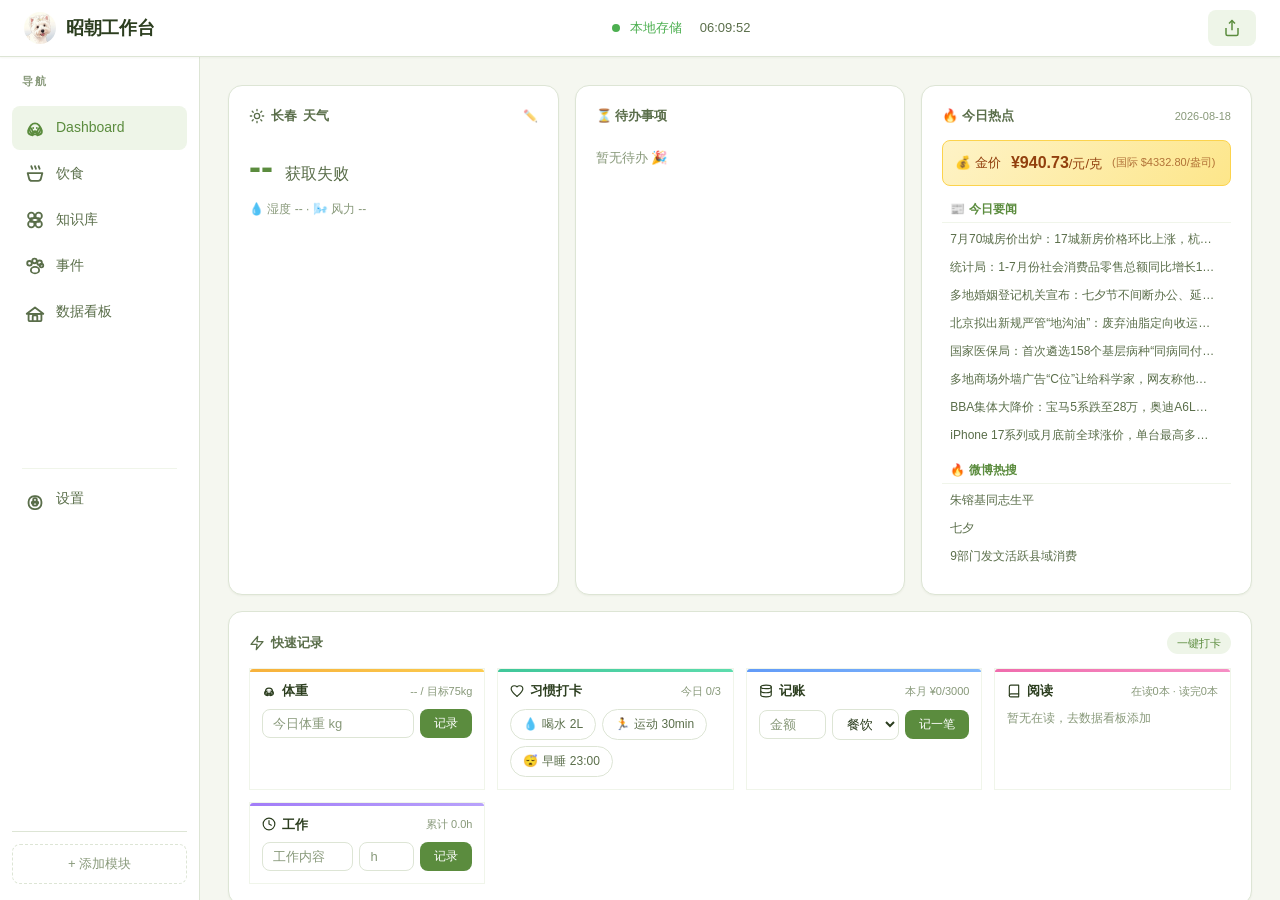
==== commit 7b09d5d5: "升级app.js v17" ====
--- a/index.html
+++ b/index.html
@@ -241,7 +241,7 @@
     // 日记导出模式：只加载轻量 diary.js，输出当日数据 JSON
     s.src = 'diary.js?v=1';
   } else {
-    s.src = 'app.js?v=16';
+    s.src = 'app.js?v=17';
   }
   document.body.appendChild(s);
   if (!params.get('diary')) {
--- a/style.css
+++ b/style.css
@@ -1,3 +1,10 @@
+/* 饭搭子链路诊断带 */
+.meals-diagnostics{display:flex;gap:8px;flex-wrap:wrap;margin:12px 0;color:var(--text-muted);font-size:12px}
+.meals-diagnostic{display:flex;align-items:center;gap:5px;padding:6px 9px;border:1px solid var(--border);border-radius:8px;background:var(--bg-card)}
+.meals-diagnostic .dot{width:7px;height:7px;border-radius:50%;background:var(--text-muted)}
+.meals-diagnostic.ok .dot{background:var(--accent-green)}
+.meals-diagnostic.warn .dot{background:var(--accent-amber)}
+.meals-diagnostic.bad .dot{background:#b42318}
 /* ===== 昭朝工作台 — 8 套主题系统 ===== */
 /* 参考不一书个人工作台生成器风格体系 */
 
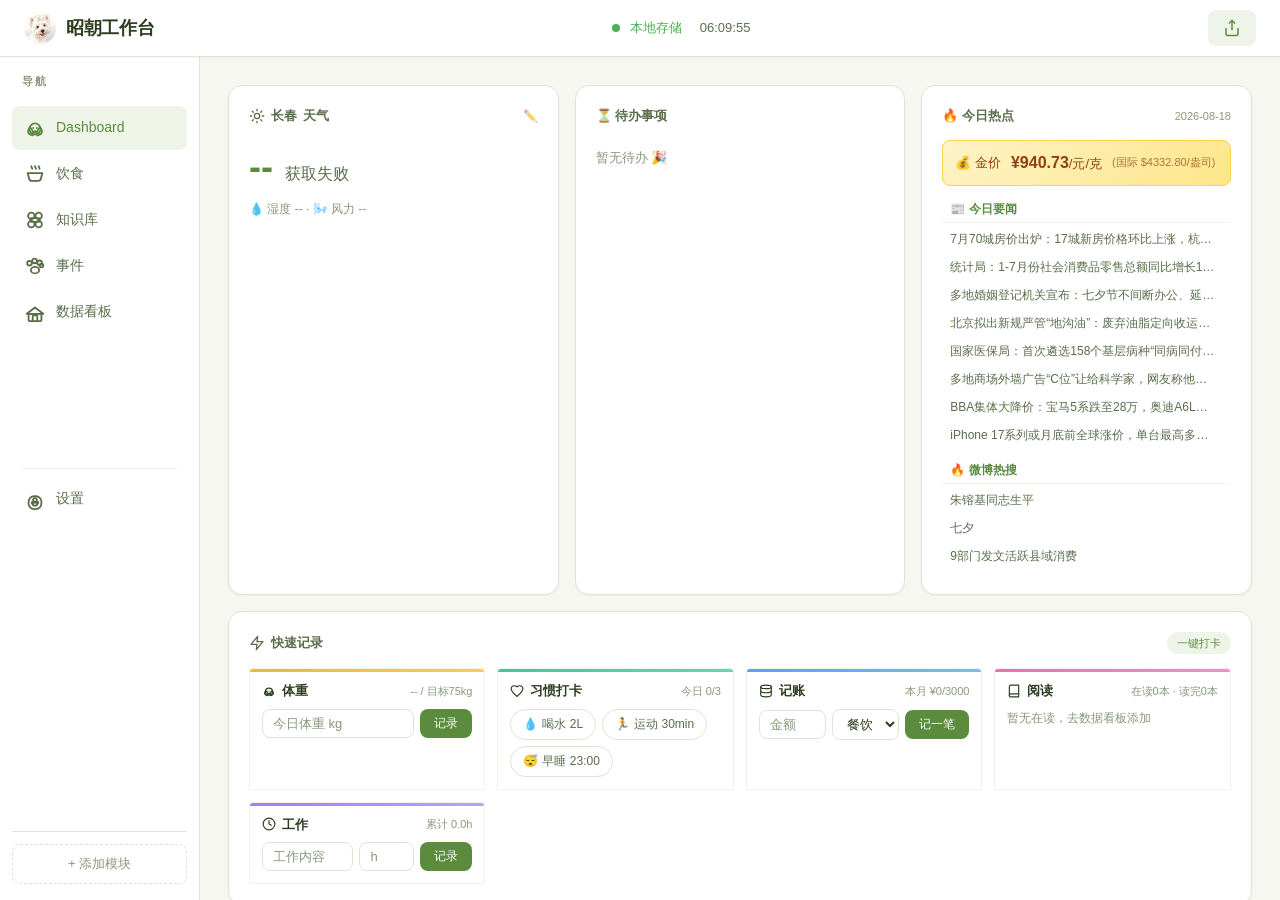
==== commit 27321831: "升级app.js v18" ====
--- a/index.html
+++ b/index.html
@@ -241,7 +241,7 @@
     // 日记导出模式：只加载轻量 diary.js，输出当日数据 JSON
     s.src = 'diary.js?v=1';
   } else {
-    s.src = 'app.js?v=17';
+    s.src = 'app.js?v=18';
   }
   document.body.appendChild(s);
   if (!params.get('diary')) {
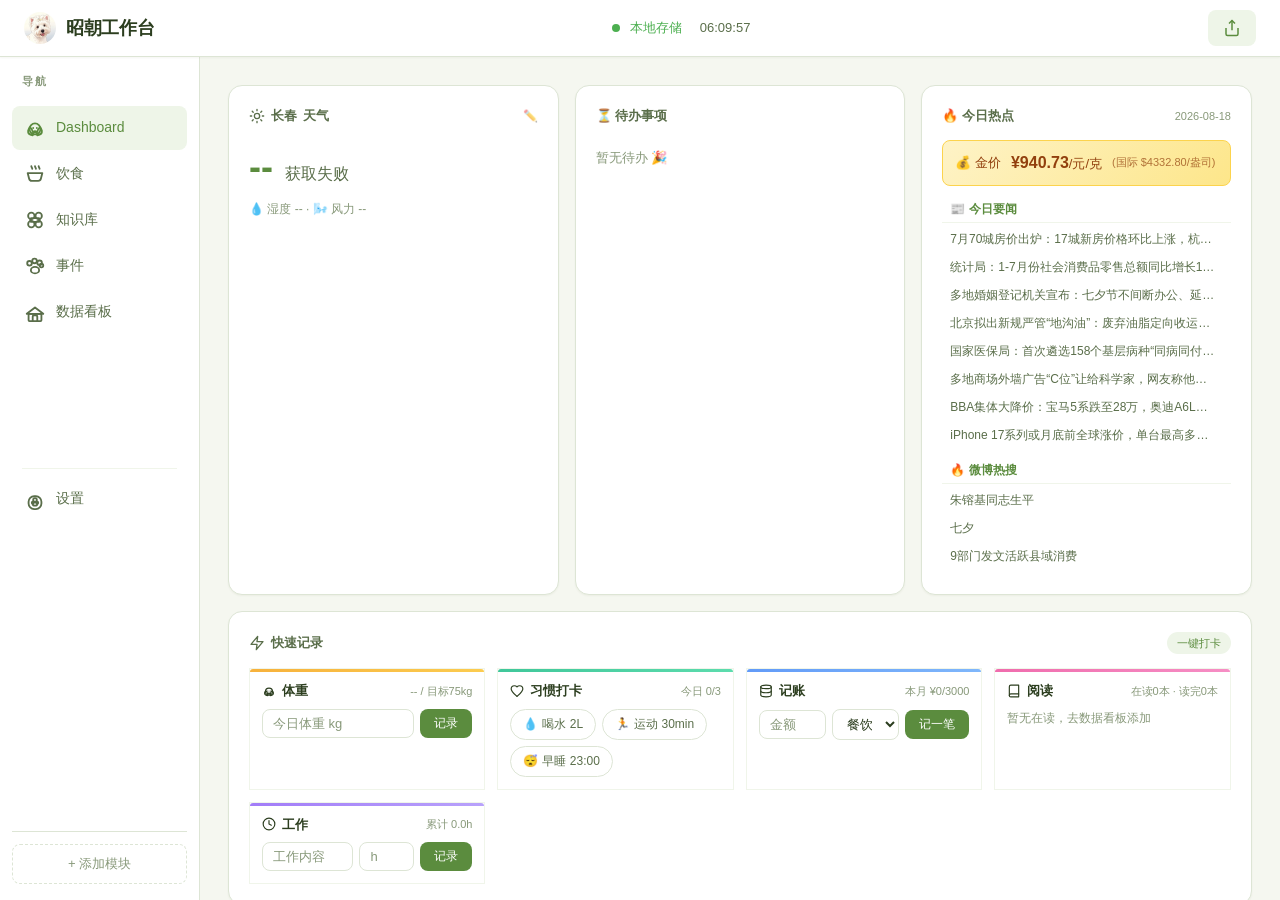
==== commit 8d604873: "升级app.js v19" ====
--- a/index.html
+++ b/index.html
@@ -241,7 +241,7 @@
     // 日记导出模式：只加载轻量 diary.js，输出当日数据 JSON
     s.src = 'diary.js?v=1';
   } else {
-    s.src = 'app.js?v=18';
+    s.src = 'app.js?v=19';
   }
   document.body.appendChild(s);
   if (!params.get('diary')) {
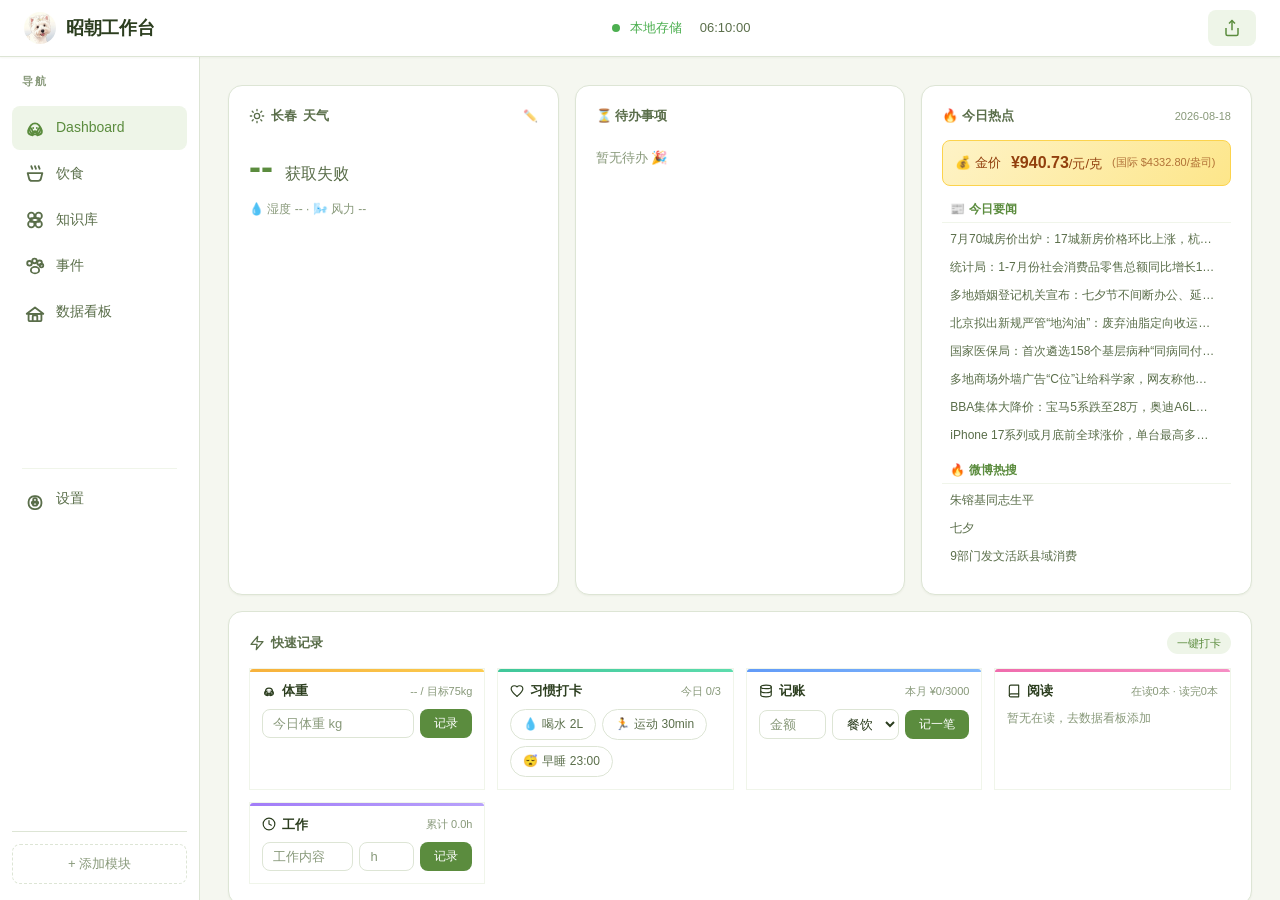
==== commit 2cb3f073: "升级app.js v20" ====
--- a/index.html
+++ b/index.html
@@ -241,7 +241,7 @@
     // 日记导出模式：只加载轻量 diary.js，输出当日数据 JSON
     s.src = 'diary.js?v=1';
   } else {
-    s.src = 'app.js?v=19';
+    s.src = 'app.js?v=20';
   }
   document.body.appendChild(s);
   if (!params.get('diary')) {
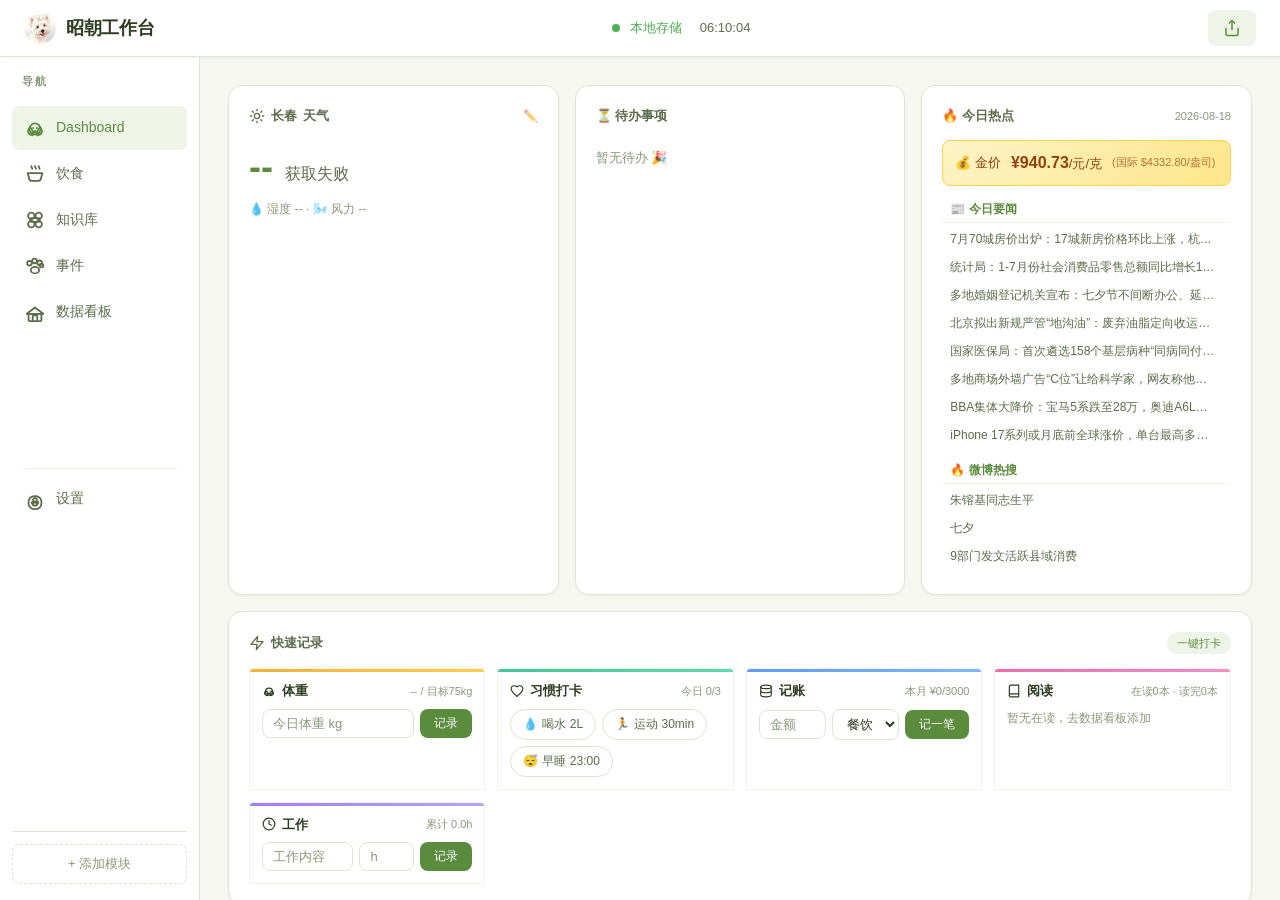
==== commit c4ee2837: "升级app.js v21" ====
--- a/index.html
+++ b/index.html
@@ -241,7 +241,7 @@
     // 日记导出模式：只加载轻量 diary.js，输出当日数据 JSON
     s.src = 'diary.js?v=1';
   } else {
-    s.src = 'app.js?v=20';
+    s.src = 'app.js?v=21';
   }
   document.body.appendChild(s);
   if (!params.get('diary')) {
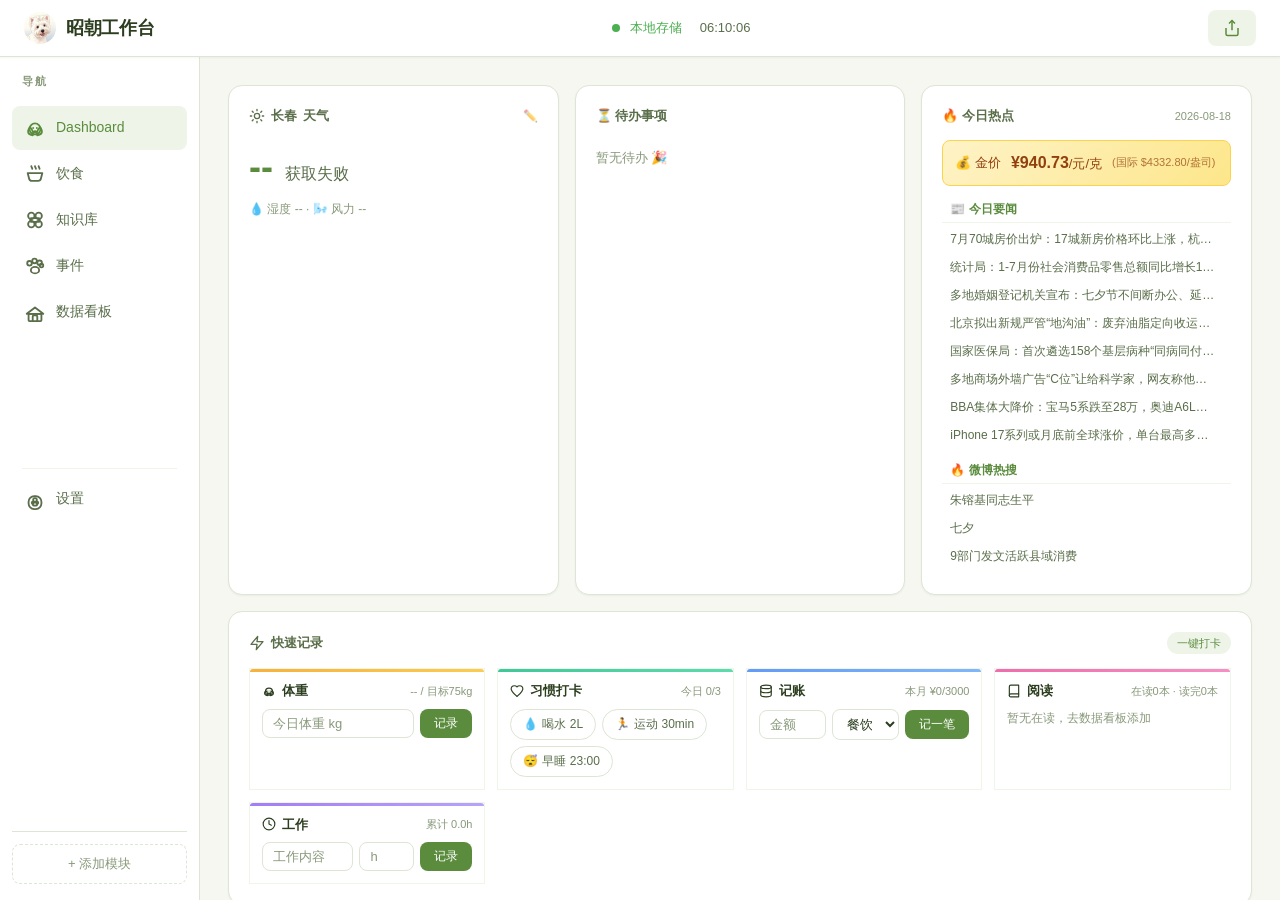
==== commit 25fed6e2: "v3.0: 邮箱密码登录+管理后台" ====
--- a/index.html
+++ b/index.html
@@ -143,6 +143,23 @@
         <div class="data-tab-content" id="dataTabContent"></div>
       </section>
 
+      <!-- 管理员后台页面 -->
+      <section class="page" id="page-admin">
+        <div class="page-header">
+          <h2>🔧 管理后台</h2>
+          <span class="page-subtitle">用户管理 · 数据统计 · 系统概览</span>
+        </div>
+        <div class="admin-stats" id="adminStats"></div>
+        <div class="settings-section">
+          <h3>👥 用户列表</h3>
+          <div id="adminUserList"><p style="color:var(--text-muted);font-size:13px">加载中…</p></div>
+        </div>
+        <div class="settings-section">
+          <h3>📊 数据概览</h3>
+          <div id="adminDataOverview"><p style="color:var(--text-muted);font-size:13px">加载中…</p></div>
+        </div>
+      </section>
+
       <!-- 设置页面 -->
       <section class="page" id="page-settings">
         <div class="page-header">
@@ -160,10 +177,13 @@
         <div class="settings-section">
           <h3>☁️ 云同步（Supabase）</h3>
           <p style="font-size:13px;color:var(--text-muted);margin-bottom:14px">
-            可选：登录后多设备数据自动同步。本地数据始终保留，未登录/未配置时一切照旧。
+            可选：登录后多设备数据自动同步。本地数据始终保留，未登录时一切照旧。
           </p>
           <div id="syncSection"><p style="font-size:12px;color:var(--text-muted)">加载中…</p></div>
         </div>
+
+        <!-- 管理员快捷入口（仅管理员可见，由 sync.js 动态渲染） -->
+        <div class="settings-section" id="adminSection" style="display:none"></div>
 
         <!-- 备份恢复 -->
         <div class="settings-section">
@@ -186,7 +206,7 @@
         <div class="settings-section">
           <h3>ℹ️ 关于昭朝工作台</h3>
           <div class="about-info">
-            <div><strong>版本：</strong>v2.6 饮食诊断与安全修复版</div>
+            <div><strong>版本：</strong>v3.0 邮箱登录+管理后台版</div>
             <div><strong>形态：</strong>西高地白梗小狗 🐶</div>
             <div><strong>技术栈：</strong>HTML/CSS/JS + Chart.js + localStorage + Supabase（可选）</div>
             <div><strong>数据存储：</strong>浏览器 localStorage 优先，可选云同步（登录隔离）</div>
@@ -241,14 +261,14 @@
     // 日记导出模式：只加载轻量 diary.js，输出当日数据 JSON
     s.src = 'diary.js?v=1';
   } else {
-    s.src = 'app.js?v=21';
+    s.src = 'app.js?v=30';
   }
   document.body.appendChild(s);
   if (!params.get('diary')) {
     // 云同步模块（可选，未配置时不加载任何外部资源）
     var sm = document.createElement('script');
     sm.type = 'module';
-    sm.src = 'sync.js?v=10';
+    sm.src = 'sync.js?v=11';
     document.body.appendChild(sm);
     // 日记分享按钮函数（普通模式常驻）
     var sd = document.createElement('script');
--- a/style.css
+++ b/style.css
@@ -1011,3 +1011,138 @@
 .sync-form { display:flex; flex-direction:column; gap:8px; max-width:480px; }
 .sync-form input { padding:9px 12px; border:1px solid var(--border-color,#ddd); border-radius:8px; background:var(--card-bg,#fff); color:var(--text-main,#222); font-size:14px; }
 .sync-status { display:flex; flex-direction:column; gap:6px; font-size:14px; padding:10px 14px; border-radius:10px; background:var(--accent-light,#f5f7f0); }
+
+/* ===== v3.0 登录/注册表单 ===== */
+.auth-form {
+  max-width: 400px;
+  background: var(--bg-card);
+  border: 1px solid var(--border);
+  border-radius: var(--radius-lg);
+  padding: 20px;
+  box-shadow: var(--shadow-sm);
+}
+.auth-tabs {
+  display: flex;
+  gap: 0;
+  margin-bottom: 16px;
+  border: 1px solid var(--border);
+  border-radius: var(--radius-sm);
+  overflow: hidden;
+}
+.auth-tab {
+  flex: 1;
+  padding: 10px 16px;
+  border: none;
+  background: var(--bg-surface);
+  color: var(--text-muted);
+  font-size: 14px;
+  font-weight: 600;
+  cursor: pointer;
+  transition: var(--transition);
+  text-align: center;
+}
+.auth-tab.active {
+  background: var(--accent);
+  color: white;
+}
+.auth-tab:hover:not(.active) {
+  background: var(--bg-hover);
+  color: var(--text-primary);
+}
+.auth-form input {
+  margin-bottom: 10px;
+  padding: 10px 14px;
+  border: 1px solid var(--border);
+  border-radius: var(--radius-sm);
+  background: var(--bg-surface);
+  color: var(--text-primary);
+  font-size: 14px;
+}
+.auth-form .btn-primary {
+  width: 100%;
+  margin-top: 4px;
+}
+
+/* ===== v3.0 管理后台统计卡片 ===== */
+.admin-stats {
+  display: grid;
+  grid-template-columns: repeat(auto-fit, minmax(140px, 1fr));
+  gap: 12px;
+  margin-bottom: 20px;
+}
+
+/* ===== v3.0 管理后台用户列表表格 ===== */
+.admin-table {
+  width: 100%;
+  border-collapse: collapse;
+  font-size: 13px;
+}
+.admin-table thead {
+  background: var(--bg-hover);
+}
+.admin-table th {
+  padding: 10px 12px;
+  text-align: left;
+  font-weight: 600;
+  color: var(--text-secondary);
+  border-bottom: 2px solid var(--border);
+  font-size: 12px;
+  white-space: nowrap;
+}
+.admin-table td {
+  padding: 10px 12px;
+  border-bottom: 1px solid var(--border-light);
+  vertical-align: middle;
+}
+.admin-table tr:hover td {
+  background: var(--bg-hover);
+}
+.admin-table tr:last-child td {
+  border-bottom: none;
+}
+
+/* ===== v3.0 角色标签 ===== */
+.admin-badge {
+  display: inline-block;
+  padding: 3px 10px;
+  border-radius: 12px;
+  font-size: 11px;
+  font-weight: 600;
+  white-space: nowrap;
+}
+.admin-badge.admin {
+  background: #fef3c7;
+  color: #92400e;
+}
+.admin-badge.user {
+  background: var(--accent-soft);
+  color: var(--accent);
+}
+[data-theme="tech"] .admin-badge.admin {
+  background: #422006;
+  color: #fbbf24;
+}
+[data-theme="night"] .admin-badge.admin {
+  background: #3d2e0a;
+  color: #fcd34d;
+}
+
+/* ===== v3.0 管理后台响应式 ===== */
+@media (max-width: 768px) {
+  .admin-stats {
+    grid-template-columns: repeat(2, 1fr);
+  }
+  .admin-table {
+    font-size: 12px;
+  }
+  .admin-table th,
+  .admin-table td {
+    padding: 8px 6px;
+  }
+  .admin-table th:nth-child(3),
+  .admin-table td:nth-child(3),
+  .admin-table th:nth-child(4),
+  .admin-table td:nth-child(4) {
+    display: none;
+  }
+}
